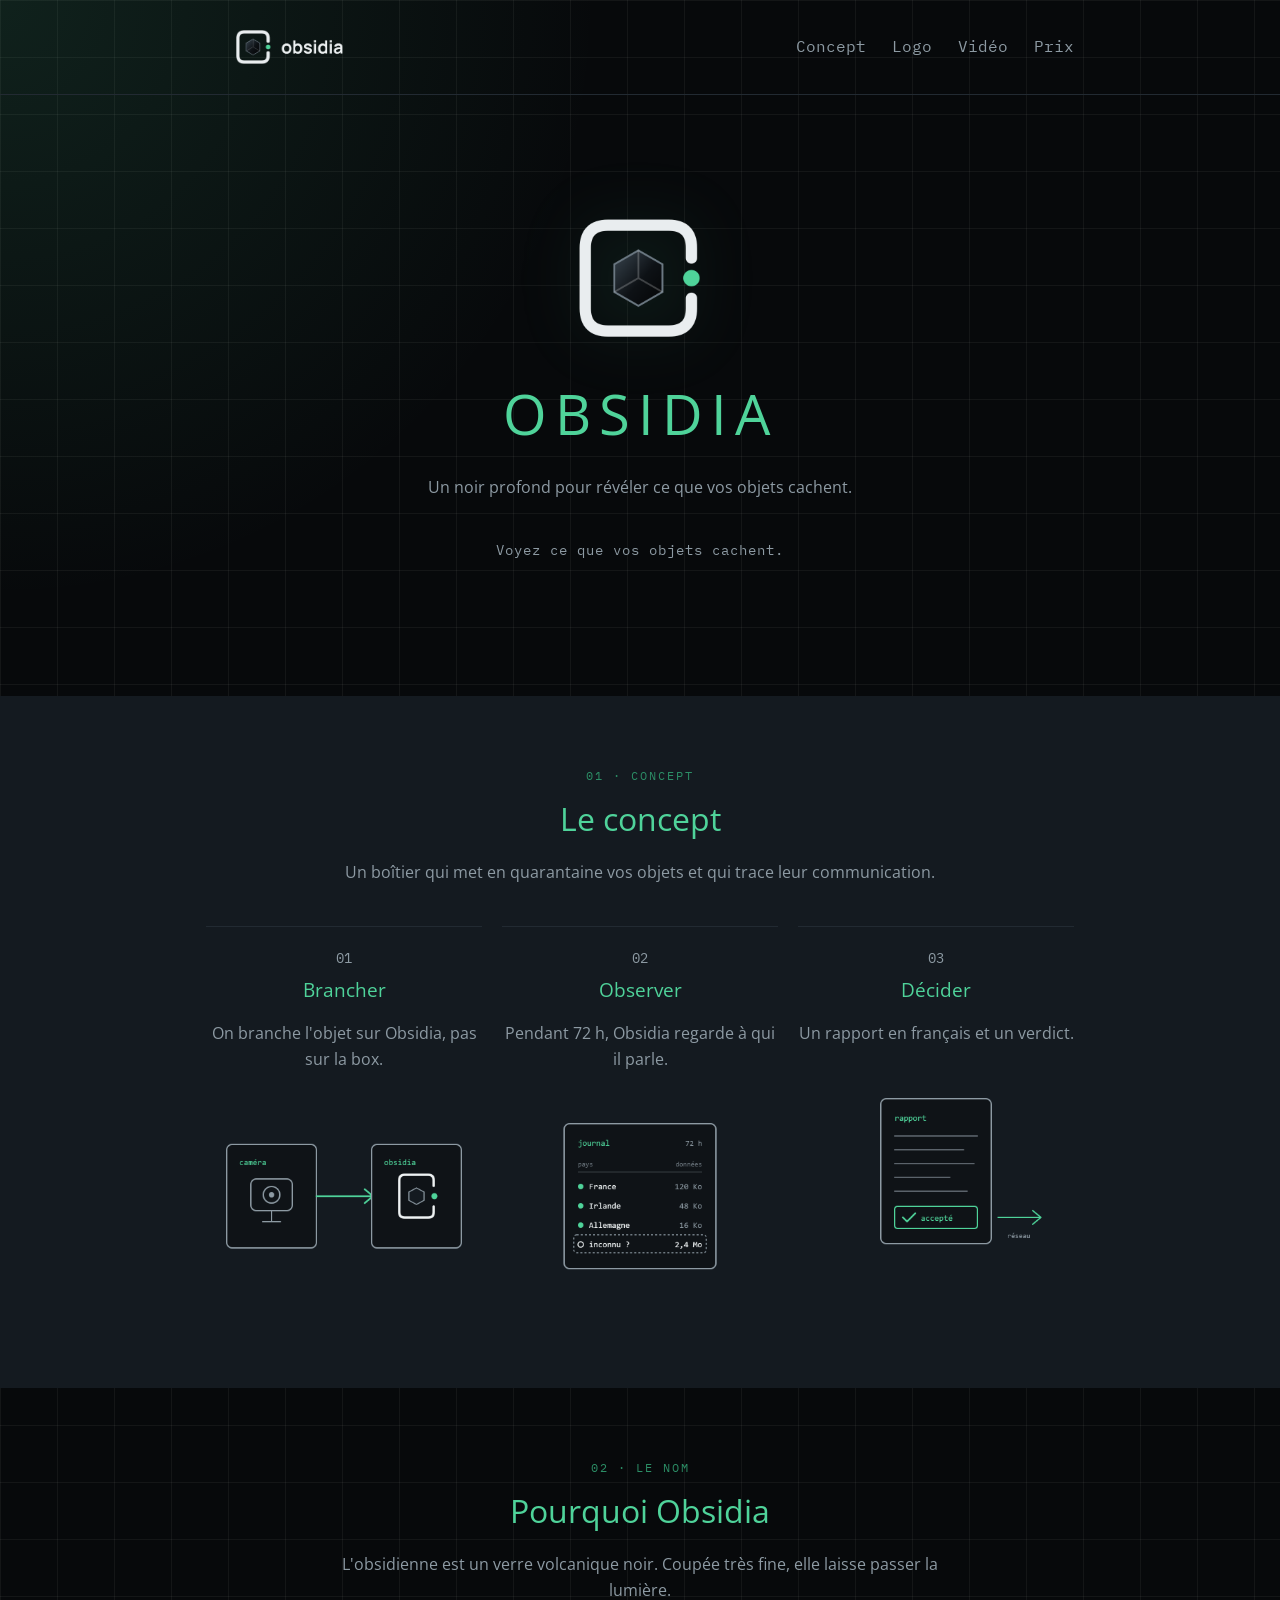
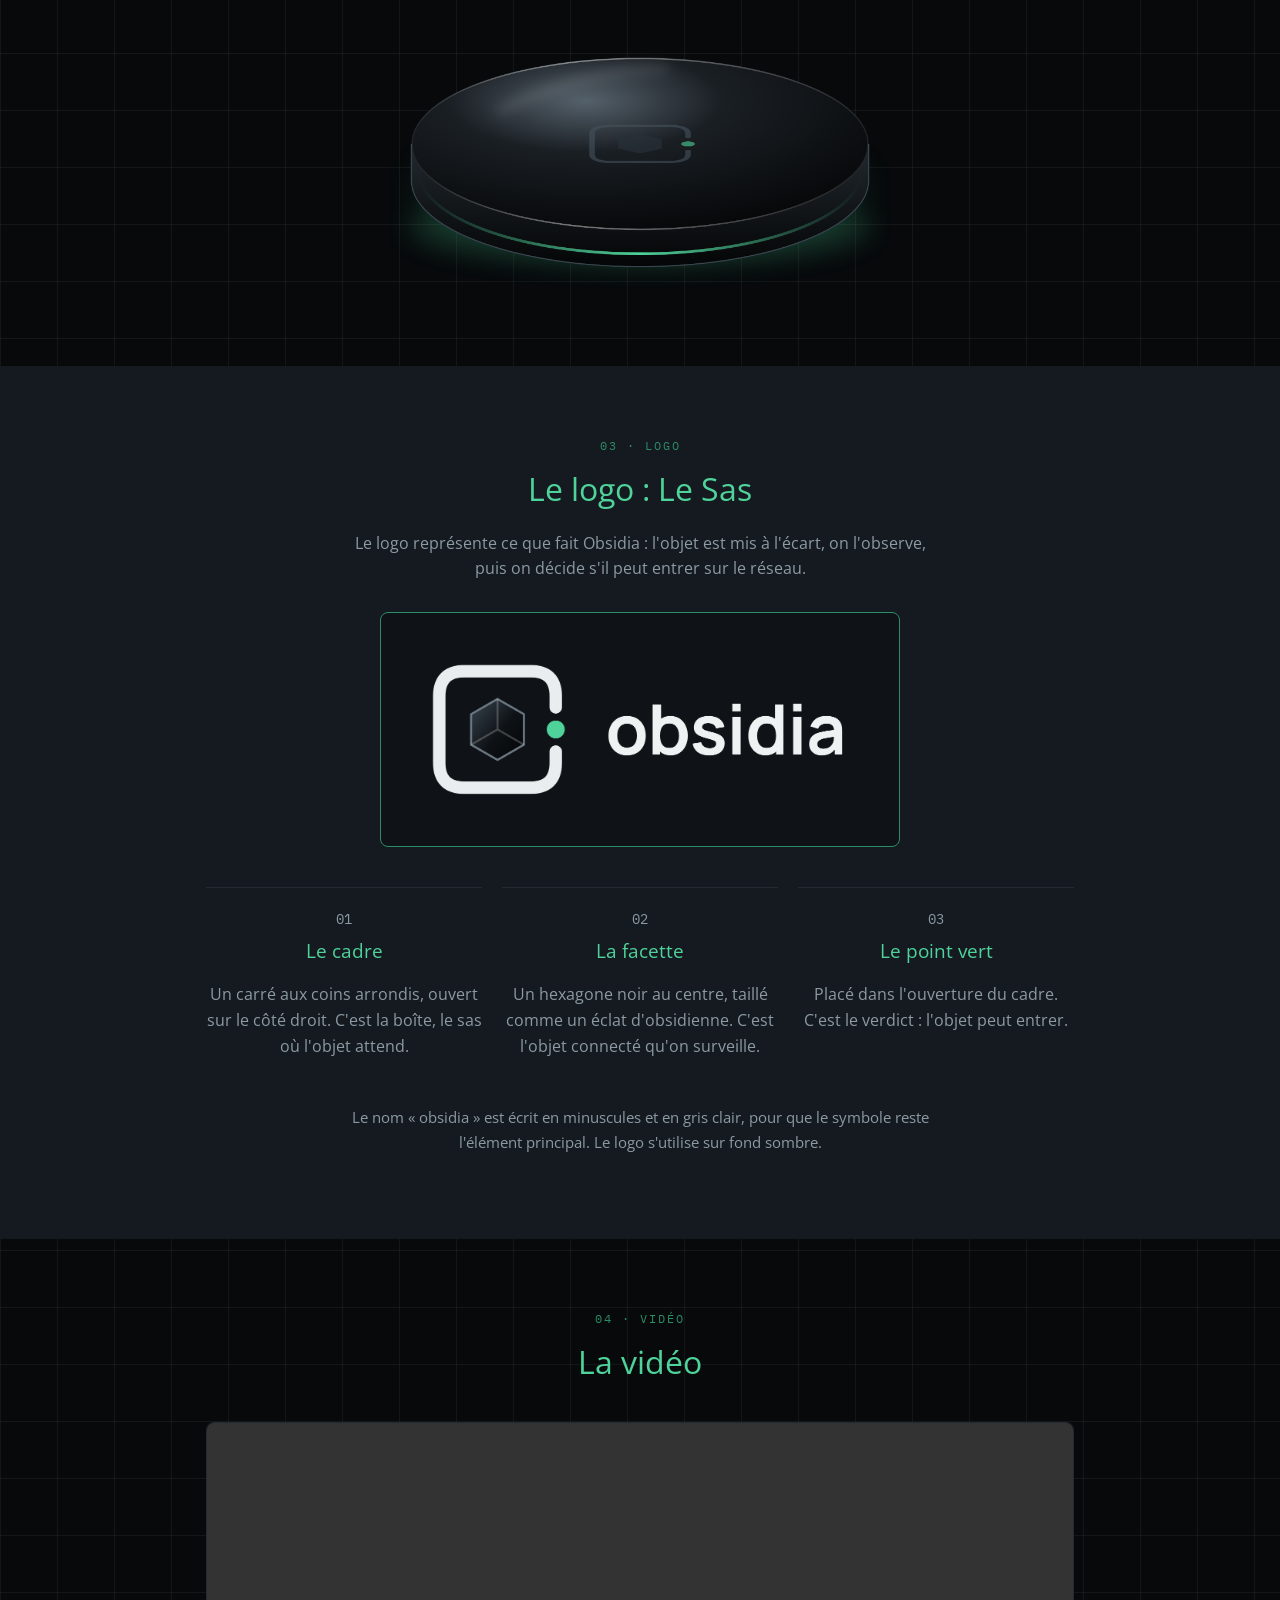
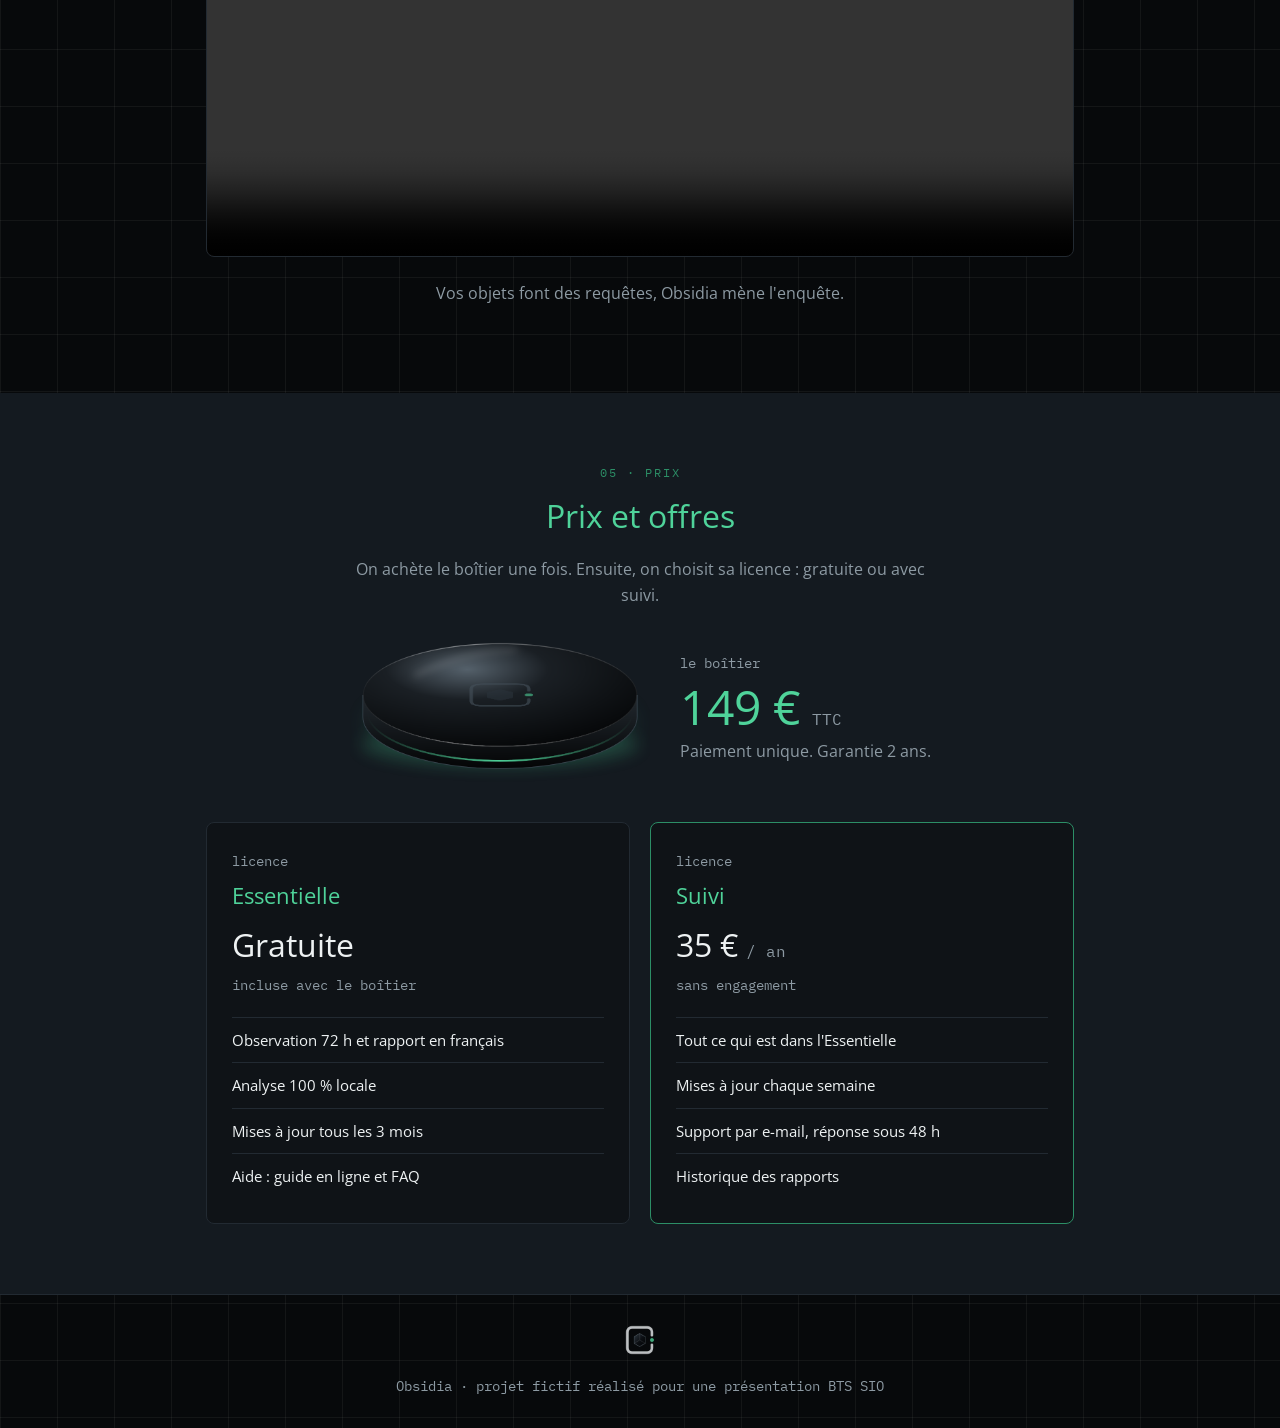
==== index-v1.html @ 2a6d2840 "amelioration du l'estetique du site" ====
<!DOCTYPE html>
<html lang="fr">
<head>
  <meta charset="UTF-8">
  <meta name="viewport" content="width=device-width, initial-scale=1.0">
  <title>Obsidia</title>
  <!-- Version 1 du site, gardée en sauvegarde. La page d'accueil est maintenant la version 2 (index.html) -->
  <!-- Polices Google : Open Sans et IBM Plex Mono -->
  <link href="https://fonts.googleapis.com/css2?family=IBM+Plex+Mono&family=Open+Sans&display=swap" rel="stylesheet">
  <link rel="stylesheet" href="style.css">
</head>
<body>

  <!-- Menu -->
  <nav>
    <div class="contenu">
      <a href="#accueil"><img src="assets/piste-sas.png" alt="Obsidia"></a>
      <div>
        <a href="#concept">Concept</a>
        <a href="#logo">Logo</a>
        <a href="#video">Vidéo</a>
        <a href="#prix">Prix</a>
      </div>
    </div>
  </nav>

  <!-- 1. Accueil -->
  <section class="accueil" id="accueil">
    <div class="contenu">
      <img src="assets/obsidia-logo-sas-symbole.png" alt="Logo Obsidia">
      <h1>OBSIDIA</h1>
      <p>Un noir profond pour révéler ce que vos objets cachent.</p>
      <p class="mono slogan">Voyez ce que vos objets cachent.</p>
    </div>
  </section>

  <!-- 2. Le concept -->
  <section class="fond-clair" id="concept">
    <div class="contenu">
      <span class="mono numero">01 · concept</span>
      <h2>Le concept</h2>
      <p>Un boîtier qui met en quarantaine vos objets et qui trace leur communication.</p>

      <div class="etapes">
        <div class="etape">
          <span class="mono">01</span>
          <h3>Brancher</h3>
          <p>On branche l'objet sur Obsidia, pas sur la box.</p>
          <img class="explication" src="assets/obsidia-explication-1.png" alt="La caméra est branchée sur Obsidia et plus sur la box">
        </div>
        <div class="etape">
          <span class="mono">02</span>
          <h3>Observer</h3>
          <p>Pendant 72 h, Obsidia regarde à qui il parle.</p>
          <img class="explication" src="assets/obsidia-explication-2.png" alt="Obsidia trace les pays et le volume de données envoyés par l'objet">
        </div>
        <div class="etape">
          <span class="mono">03</span>
          <h3>Décider</h3>
          <p>Un rapport en français et un verdict.</p>
          <img class="explication" src="assets/obsidia-explication-3.png" alt="Un rapport avec le verdict accepté">
        </div>
      </div>
    </div>
  </section>

  <!-- 3. Pourquoi Obsidia -->
  <section>
    <div class="contenu">
      <span class="mono numero">02 · le nom</span>
      <h2>Pourquoi Obsidia</h2>
      <p>L'obsidienne est un verre volcanique noir. Coupée très fine, elle laisse passer la lumière.</p>
      <img class="produit" src="assets/obsidia-produit-fond-sombre.png" alt="Le boîtier Obsidia">
    </div>
  </section>

  <!-- 4. Le logo -->
  <section class="fond-clair" id="logo">
    <div class="contenu">
      <span class="mono numero">03 · logo</span>
      <h2>Le logo : Le Sas</h2>
      <p>Le logo représente ce que fait Obsidia : l'objet est mis à l'écart, on l'observe, puis on décide s'il peut entrer sur le réseau.</p>

      <div class="logo-seul">
        <img src="assets/piste-sas.png" alt="Logo Obsidia, Le Sas">
      </div>

      <!-- Les 3 parties du logo -->
      <div class="parties">
        <div class="partie">
          <span class="mono">01</span>
          <h3>Le cadre</h3>
          <p>Un carré aux coins arrondis, ouvert sur le côté droit. C'est la boîte, le sas où l'objet attend.</p>
        </div>
        <div class="partie">
          <span class="mono">02</span>
          <h3>La facette</h3>
          <p>Un hexagone noir au centre, taillé comme un éclat d'obsidienne. C'est l'objet connecté qu'on surveille.</p>
        </div>
        <div class="partie">
          <span class="mono">03</span>
          <h3>Le point vert</h3>
          <p>Placé dans l'ouverture du cadre. C'est le verdict : l'objet peut entrer.</p>
        </div>
      </div>

      <p class="detail-logo">Le nom « obsidia » est écrit en minuscules et en gris clair, pour que le symbole reste l'élément principal. Le logo s'utilise sur fond sombre.</p>
    </div>
  </section>

  <!-- 5. La vidéo -->
  <section id="video">
    <div class="contenu">
      <span class="mono numero">04 · vidéo</span>
      <h2>La vidéo</h2>
      <video controls>
        <source src="assets/obsidia-presentation-web_2.mp4" type="video/mp4">
      </video>
      <p>Vos objets font des requêtes, Obsidia mène l'enquête.</p>
    </div>
  </section>

  <!-- 6. Prix et offres -->
  <section class="fond-clair" id="prix">
    <div class="contenu">
      <span class="mono numero">05 · prix</span>
      <h2>Prix et offres</h2>
      <p>On achète le boîtier une fois. Ensuite, on choisit sa licence : gratuite ou avec suivi.</p>

      <!-- Le boîtier -->
      <div class="boitier">
        <img src="assets/obsidia-produit-fond-sombre.png" alt="Le boîtier Obsidia">
        <div>
          <span class="mono">le boîtier</span>
          <p class="prix">149 € <small>TTC</small></p>
          <p>Paiement unique. Garantie 2 ans.</p>
        </div>
      </div>

      <!-- Les 2 licences -->
      <div class="offres">
        <div class="offre">
          <span class="mono">licence</span>
          <h3>Essentielle</h3>
          <p class="prix-offre">Gratuite</p>
          <p class="mono">incluse avec le boîtier</p>
          <ul class="liste-prix">
            <li>Observation 72 h et rapport en français</li>
            <li>Analyse 100 % locale</li>
            <li>Mises à jour tous les 3 mois</li>
            <li>Aide : guide en ligne et FAQ</li>
          </ul>
        </div>

        <div class="offre offre-suivi">
          <span class="mono">licence</span>
          <h3>Suivi</h3>
          <p class="prix-offre">35 € <small>/ an</small></p>
          <p class="mono">sans engagement</p>
          <ul class="liste-prix">
            <li>Tout ce qui est dans l'Essentielle</li>
            <li>Mises à jour chaque semaine</li>
            <li>Support par e-mail, réponse sous 48 h</li>
            <li>Historique des rapports</li>
          </ul>
        </div>
      </div>
    </div>
  </section>

  <!-- 7. Pied de page -->
  <footer>
    <img src="assets/obsidia-logo-sas-symbole.png" alt="Logo Obsidia">
    <p class="mono">Obsidia · projet fictif réalisé pour une présentation BTS SIO</p>
  </footer>

</body>
</html>
---- style.css ----
/* =========================================
   Obsidia - feuille de style (les 2 pages)
   ========================================= */

/* Couleurs de la charte */
:root {
  --noir: #07090B;
  --fond-clair: #141A20;
  --carte: #0F1317;
  --bordure: #222A32;
  --texte: #EEF2F3;
  --texte-2: #8D9AA3;
  --vert: #4FD39A;
  --vert-fonce: #2C8E66;
  --rouge: #E8705C;
}

/* Base */
* { box-sizing: border-box; }

body {
  margin: 0;
  font-family: "Open Sans", Arial, sans-serif;
  color: var(--texte);
  line-height: 1.6;
  background-color: var(--noir);
  /* lueur verte en haut à gauche + grille de 57 px */
  background-image:
    radial-gradient(circle at 0 0, rgba(79, 211, 154, 0.12), transparent 600px),
    linear-gradient(rgba(255, 255, 255, 0.05) 1px, transparent 1px),
    linear-gradient(90deg, rgba(255, 255, 255, 0.05) 1px, transparent 1px);
  background-size: auto, 57px 57px, 57px 57px;
}

img, video { max-width: 100%; }

/* Titres en vert, pas en gras */
h1, h2, h3 { color: var(--vert); font-weight: normal; }
h2 { font-size: 2rem; margin: 0 0 15px; }

p { color: var(--texte-2); }
section p { max-width: 600px; margin-left: auto; margin-right: auto; } /* lignes moins longues = plus lisible */

a { color: var(--vert); text-decoration: none; }
a:hover { text-decoration: underline; }

/* Petites étiquettes en police mono */
.mono { font-family: "IBM Plex Mono", monospace; font-size: 0.85rem; color: var(--texte-2); }

/* Petit numéro au-dessus des titres de section */
.numero { display: block; color: var(--vert-fonce); letter-spacing: 2px; text-transform: uppercase; font-size: 0.75rem; margin-bottom: 8px; }

/* Largeur max du contenu */
.contenu { max-width: 900px; margin: 0 auto; padding: 0 16px; }

section { padding: 70px 0; text-align: center; }
.fond-clair { background: var(--fond-clair); }

/* Menu */
nav { border-bottom: 1px solid var(--bordure); padding: 22px 0; }
nav .contenu { display: flex; justify-content: space-between; align-items: center; flex-wrap: wrap; gap: 10px; }
nav img { height: 50px; display: block; }
nav a { margin-left: 22px; font-family: "IBM Plex Mono", monospace; font-size: 1rem; color: var(--texte-2); transition: color 0.2s; }
nav a:hover { color: var(--vert); text-decoration: none; }

/* Accueil */
.accueil { padding: 120px 0; }
.accueil img { width: 130px; filter: drop-shadow(0 0 30px rgba(79, 211, 154, 0.15)); } /* léger halo vert fixe */
.accueil .slogan { margin-top: 40px; letter-spacing: 1px; }
.accueil h1 { font-size: 3.5rem; letter-spacing: 8px; margin: 20px 0 5px; }

/* Les 3 étapes du concept */
.etapes { display: flex; gap: 20px; margin-top: 40px; }
.etape { flex: 1; border-top: 1px solid var(--bordure); padding-top: 18px; }
.etape h3 { margin: 5px 0; }

/* Images des 3 étapes */
.explication { width: 100%; margin-top: 15px; }

/* Cadre affiché quand une image manque */
.emplacement {
  height: 180px;
  border: 1px dashed var(--bordure);
  display: flex;
  align-items: center;
  justify-content: center;
  margin-top: 15px;
}

/* Image produit */
.produit { width: 500px; margin-top: 30px; }

/* Le logo retenu, en grand */
.logo-seul { max-width: 520px; margin: 30px auto 0; padding: 20px; border: 1px solid var(--vert-fonce); border-radius: 8px; background: var(--carte); }
.logo-seul img { display: block; width: 100%; }

/* Les 3 parties du logo */
.parties { display: flex; gap: 20px; margin-top: 40px; }
.partie { flex: 1; border-top: 1px solid var(--bordure); padding-top: 18px; }
.partie h3 { margin: 5px 0; }
.detail-logo { margin-top: 30px; font-size: 0.95rem; }

/* Vidéo */
video { width: 100%; margin-top: 20px; border: 1px solid var(--bordure); border-radius: 8px; }

/* Prix et offres */
.prix { font-size: 3rem; color: var(--vert); margin: 5px 0; line-height: 1.1; }
.prix small, .prix-offre small { font-size: 1rem; color: var(--texte-2); font-family: "IBM Plex Mono", monospace; }

/* Le boîtier : image à gauche, prix à droite */
.boitier { display: flex; align-items: center; justify-content: center; gap: 30px; margin-top: 30px; text-align: left; }
.boitier img { width: 300px; }
.boitier p { margin: 5px 0; }

/* Les 2 cartes de licence */
.offres { display: flex; gap: 20px; margin-top: 40px; text-align: left; }
.offre { flex: 1; background: var(--carte); border: 1px solid var(--bordure); border-radius: 8px; padding: 25px; }
.offre h3 { margin: 5px 0 0; font-size: 1.4rem; }
.offre p { margin: 5px 0; }
.offre-suivi { border-color: var(--vert-fonce); } /* l'offre payante est mise en avant */
.prix-offre { font-size: 2rem; color: var(--texte); }
.liste-prix { list-style: none; padding: 0; margin: 20px 0 0; }
.liste-prix li { padding: 10px 0; border-top: 1px solid var(--bordure); font-size: 0.95rem; }

/* Pied de page */
footer { border-top: 1px solid var(--bordure); padding: 30px 16px; text-align: center; }
footer img { height: 30px; opacity: 0.8; }
footer p { margin-bottom: 0; }

/* ----- Page charte ----- */
.palette { display: flex; flex-wrap: wrap; gap: 15px; justify-content: center; margin-top: 30px; }
.couleur { width: 130px; font-size: 0.85rem; }
.carre { height: 80px; border: 1px solid var(--bordure); margin-bottom: 5px; }

.logos { display: flex; gap: 30px; justify-content: center; align-items: center; flex-wrap: wrap; margin-top: 20px; }
.logos img { height: 80px; }

.rouge { color: var(--rouge); }

/* ----- Téléphone ----- */
@media (max-width: 700px) {
  .etapes, .parties, .offres, .boitier { flex-direction: column; }
  .boitier { text-align: center; }
  .accueil { padding: 70px 0; }
  .accueil h1 { font-size: 2.4rem; letter-spacing: 4px; }
  nav img { height: 40px; }
  nav a { margin-left: 0; margin-right: 14px; font-size: 0.9rem; }
}
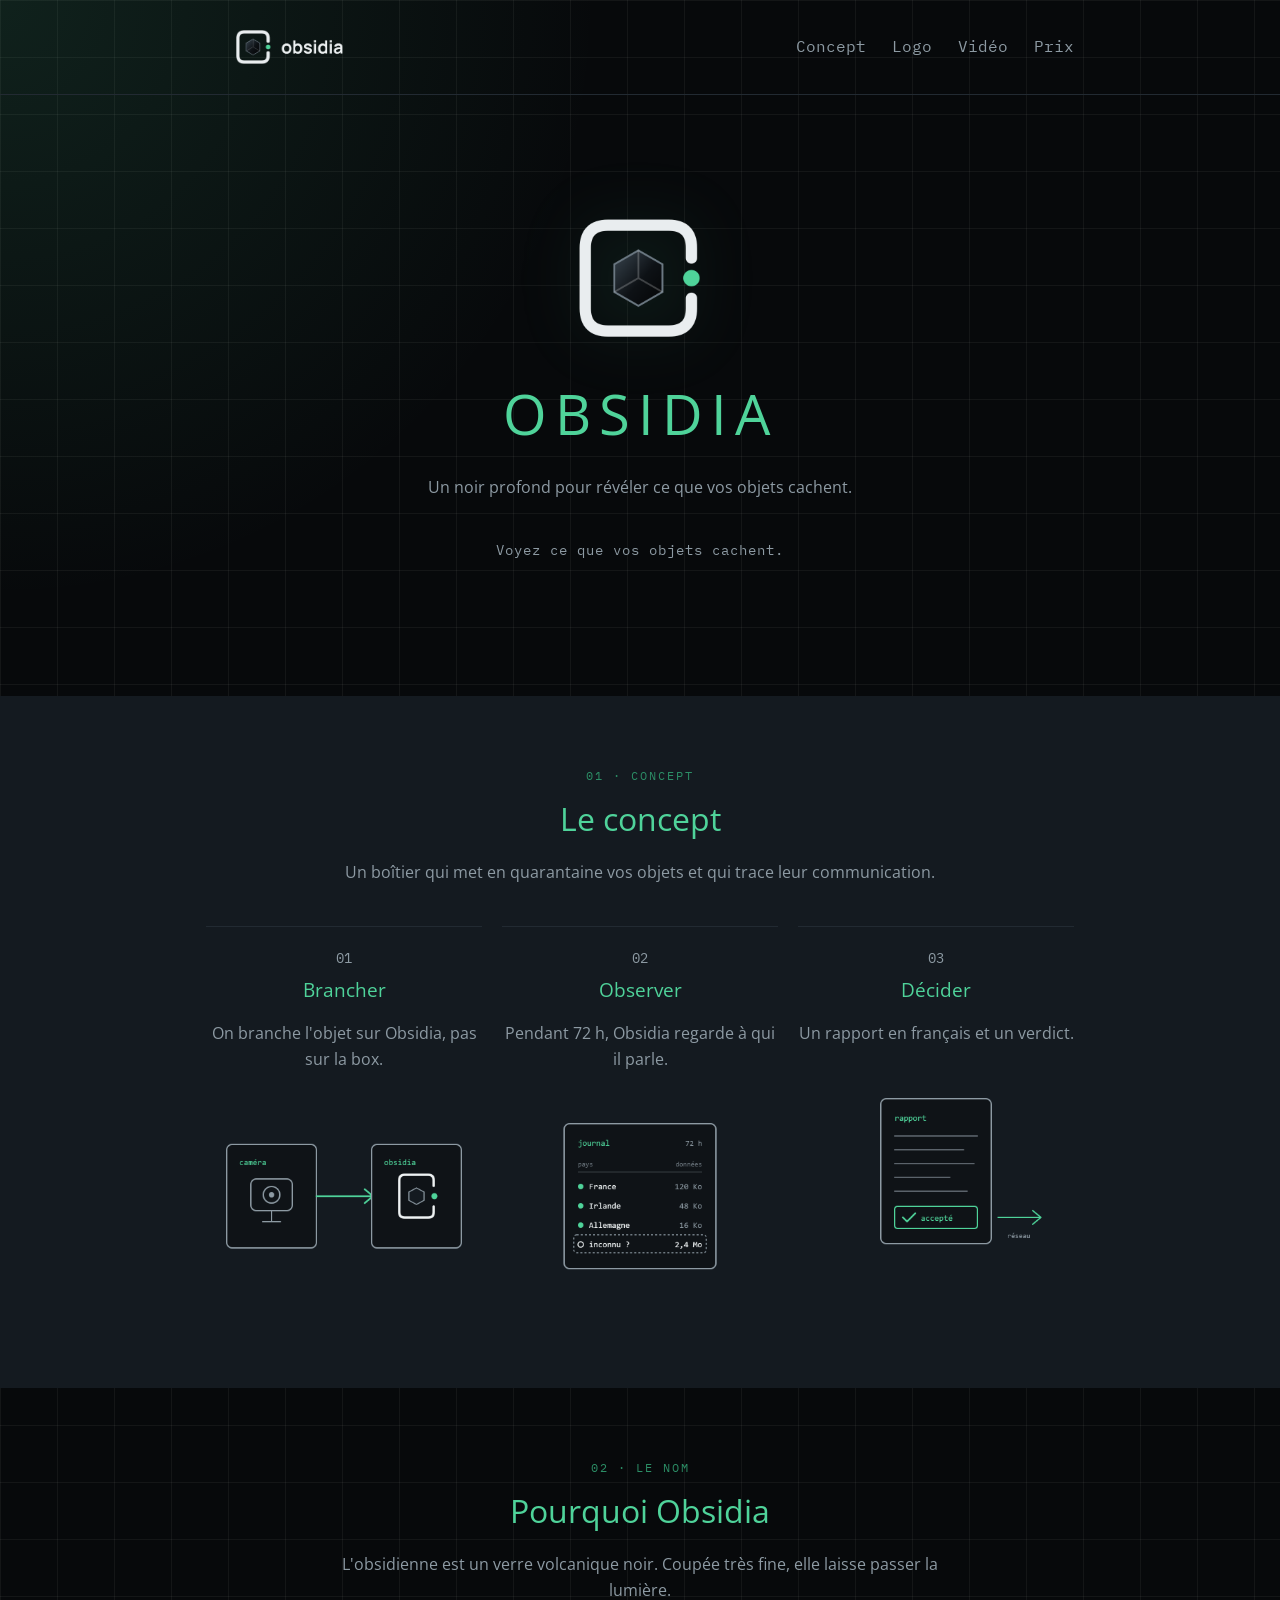
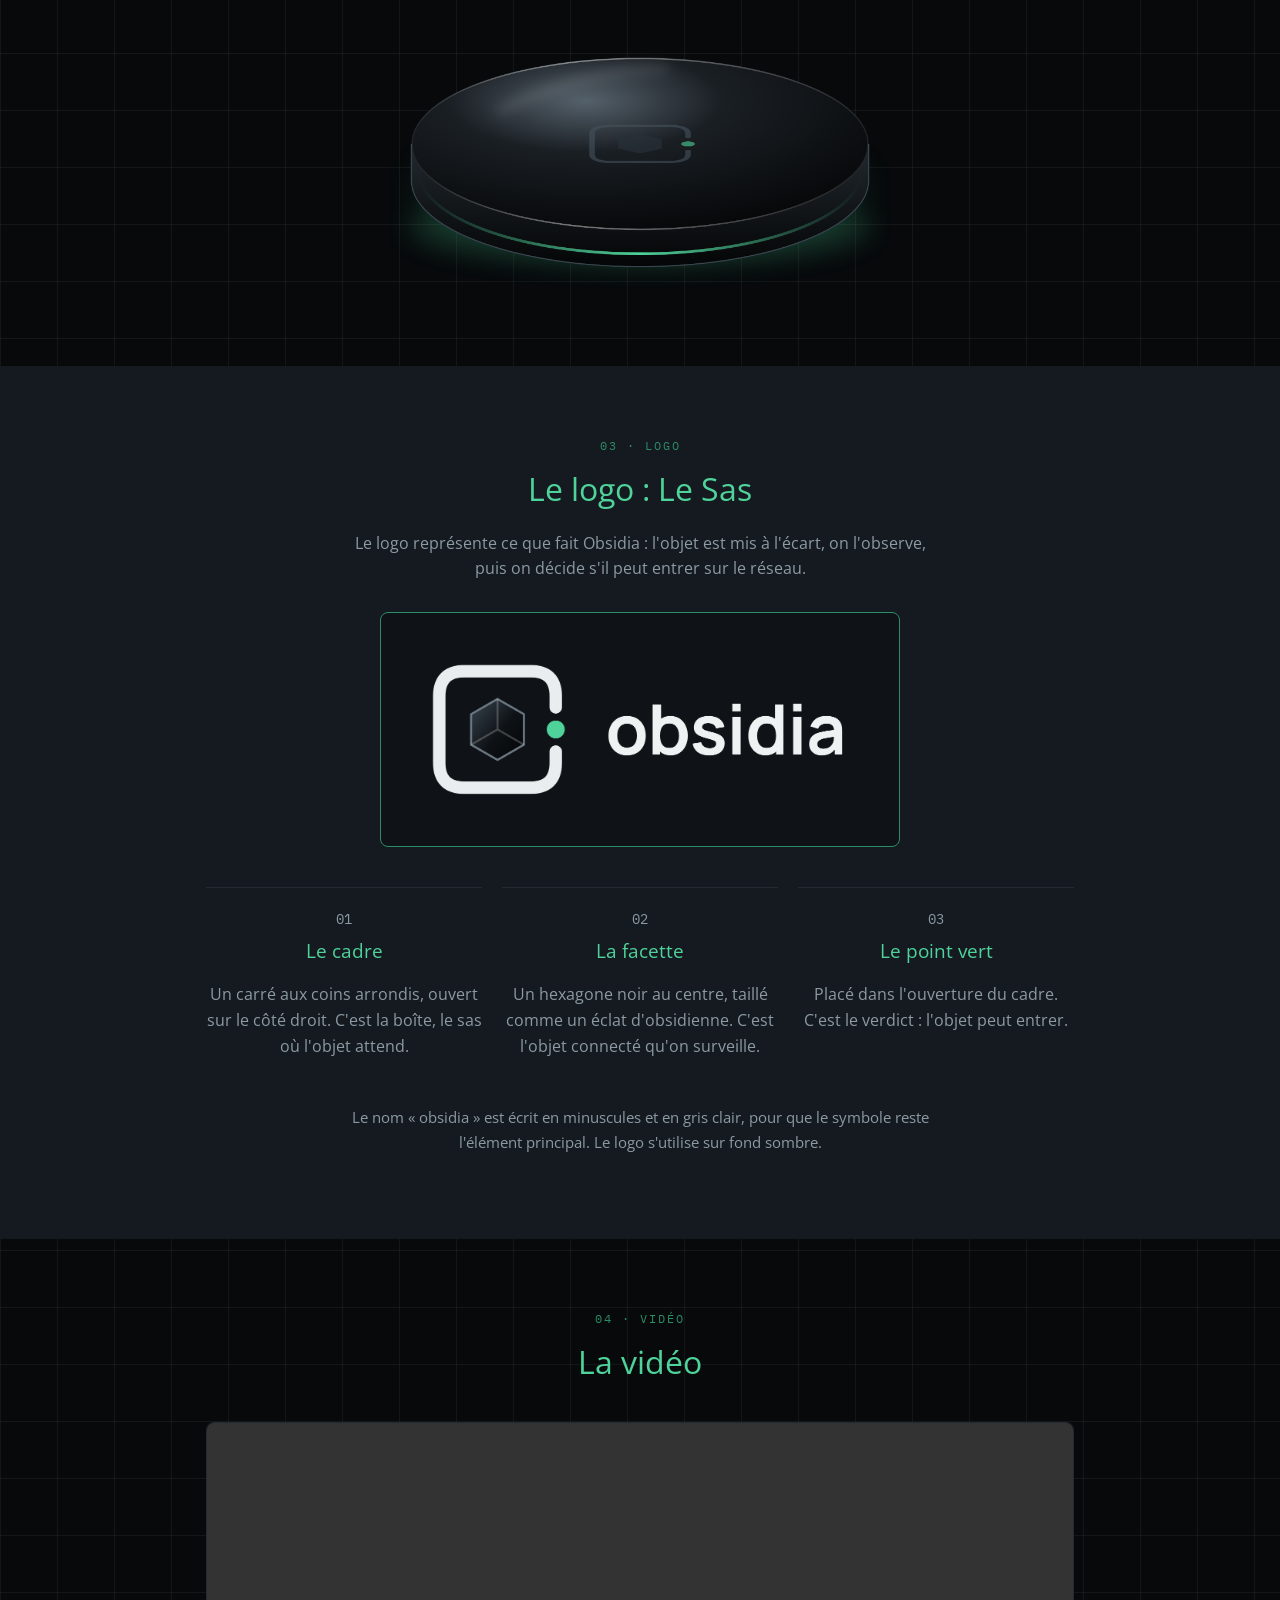
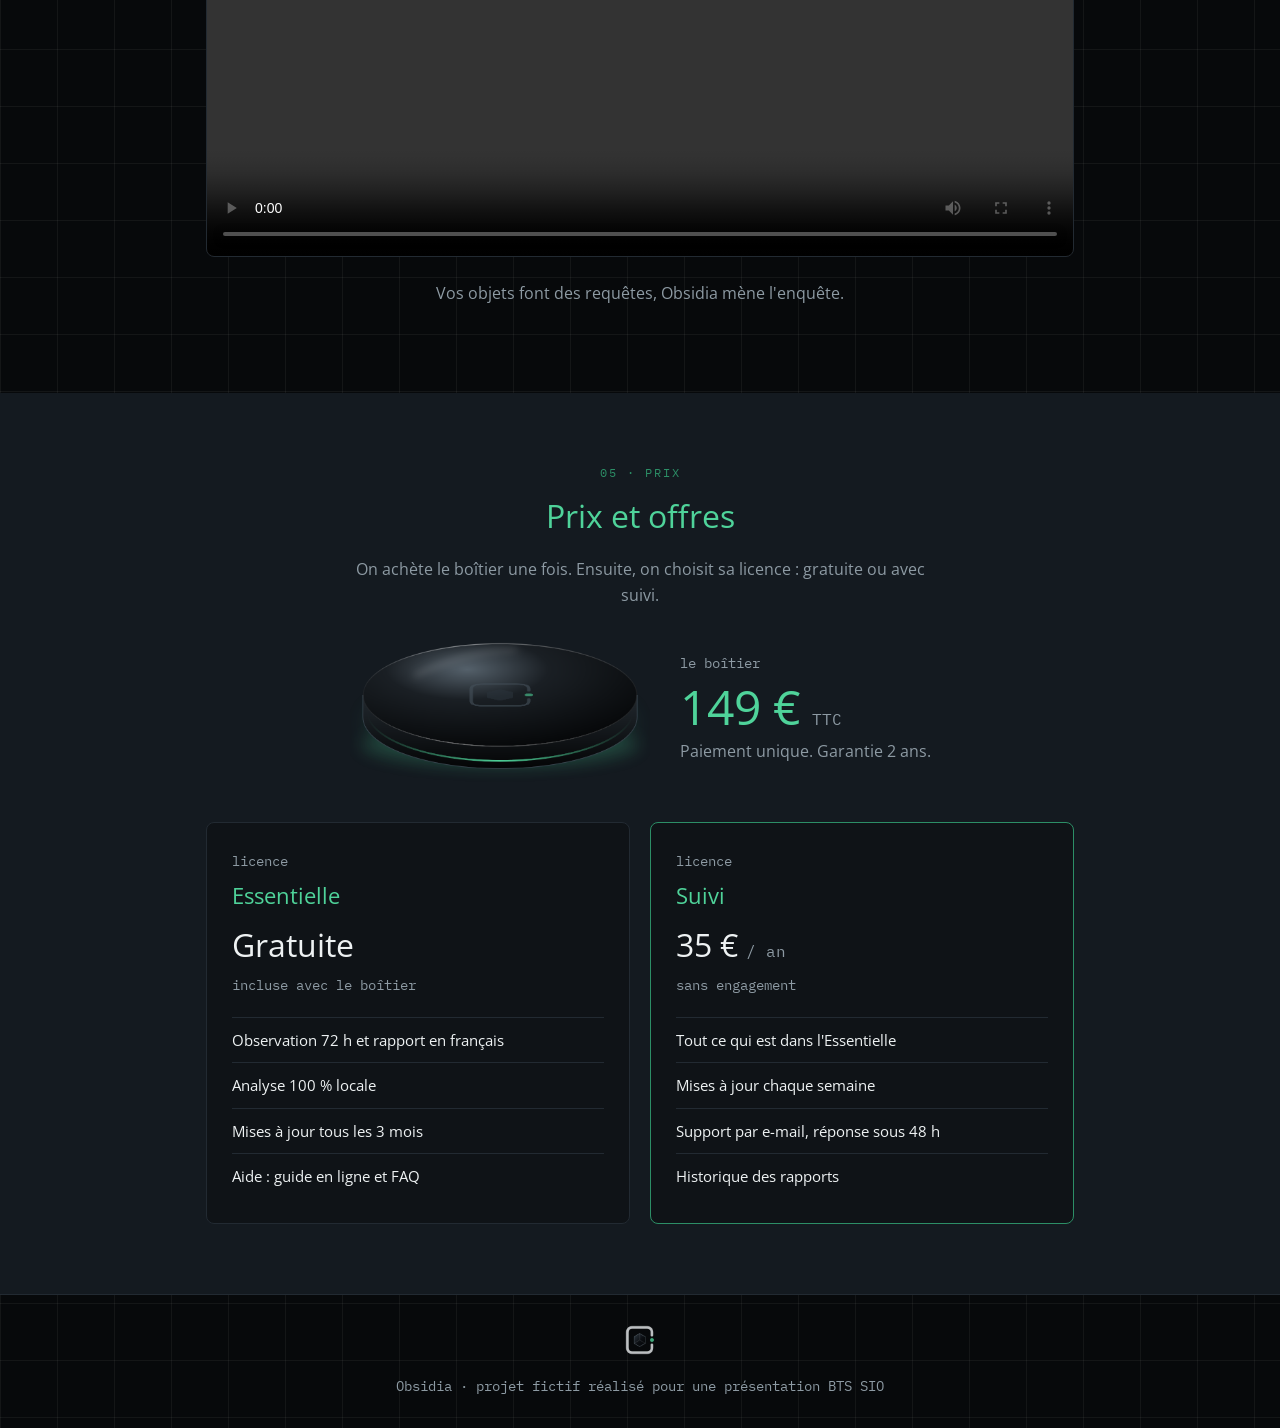
==== commit e59abedb: "vidéo avec sous titre" ====
--- a/index-v1.html
+++ b/index-v1.html
@@ -114,7 +114,7 @@
       <span class="mono numero">04 · vidéo</span>
       <h2>La vidéo</h2>
       <video controls>
-        <source src="assets/obsidia-presentation-web_2.mp4" type="video/mp4">
+        <source src="assets/obsidia-presentation-voix-off.mp4" type="video/mp4">
       </video>
       <p>Vos objets font des requêtes, Obsidia mène l'enquête.</p>
     </div>
